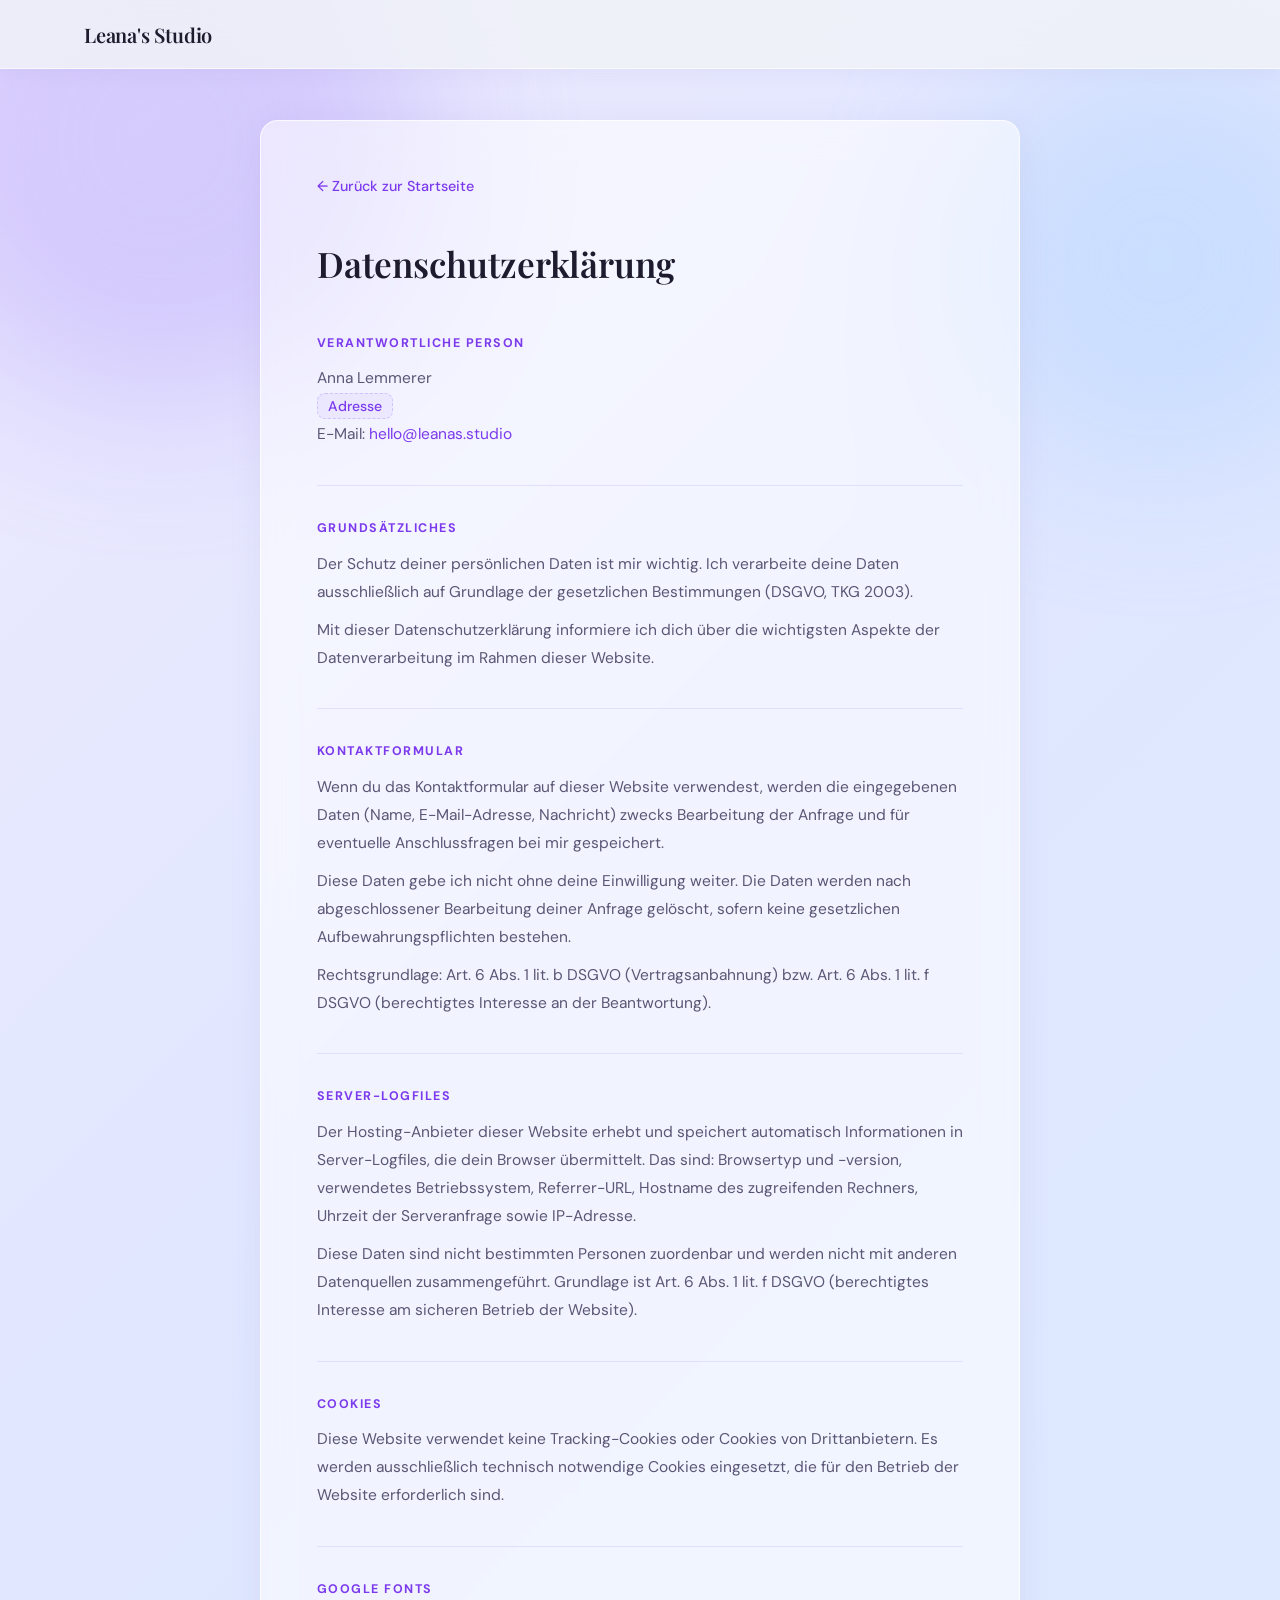
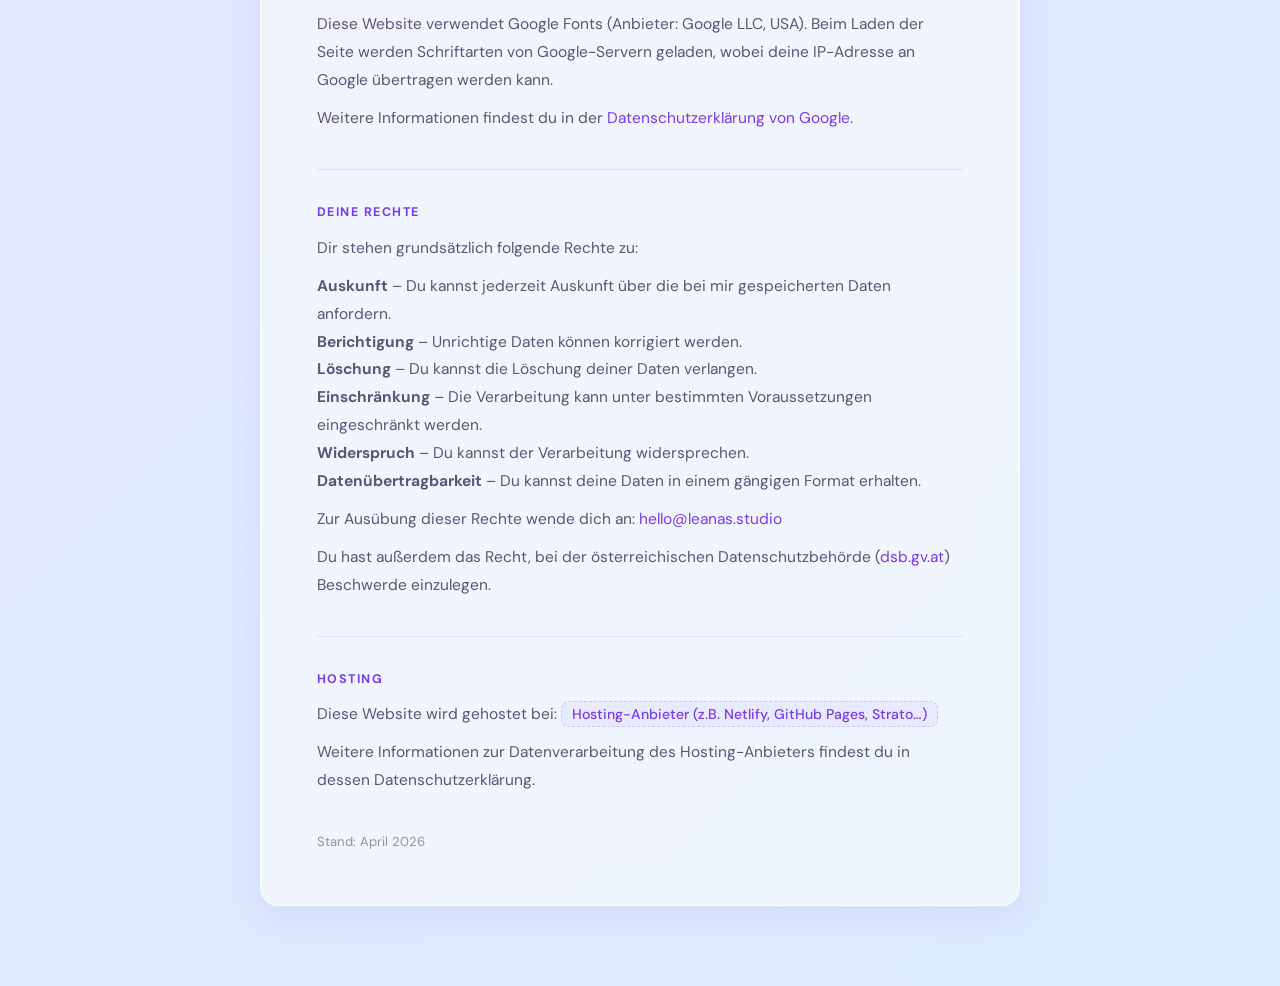
==== datenschutz.html @ a526df82 "Initial commit – Leana's Studio Website" ====
<!DOCTYPE html>
<html lang="de">
<head>
  <meta charset="UTF-8" />
  <meta name="viewport" content="width=device-width, initial-scale=1.0" />
  <title>Datenschutz – Leana's Studio</title>
  <link rel="stylesheet" href="style.css" />
  <link rel="preconnect" href="https://fonts.googleapis.com" />
  <link href="https://fonts.googleapis.com/css2?family=DM+Sans:wght@300;400;500;600&family=Playfair+Display:wght@400;600&display=swap" rel="stylesheet" />
  <style>
    .impressum-page {
      min-height: 100vh;
      padding: 120px 0 80px;
      background: linear-gradient(135deg, #ede9fe 0%, #e0e7ff 40%, #dbeafe 100%);
    }
    .impressum-page .blob--1 { position: fixed; top: -120px; left: -100px; }
    .impressum-page .blob--2 { position: fixed; top: 60px; right: -80px; }
    .impressum__card {
      max-width: 760px;
      margin: 0 auto;
      padding: 52px 56px;
    }
    .impressum__back {
      display: inline-flex;
      align-items: center;
      gap: 8px;
      text-decoration: none;
      color: var(--purple-dark);
      font-size: 0.9rem;
      font-weight: 500;
      margin-bottom: 36px;
      transition: gap 0.2s;
    }
    .impressum__back:hover { gap: 12px; }
    .impressum__title {
      font-family: var(--font-serif);
      font-size: 2.2rem;
      font-weight: 600;
      color: var(--text);
      margin-bottom: 40px;
    }
    .impressum__section { margin-bottom: 36px; }
    .impressum__section h2 {
      font-size: 0.78rem;
      font-weight: 700;
      letter-spacing: 0.12em;
      text-transform: uppercase;
      color: var(--purple-dark);
      margin-bottom: 12px;
    }
    .impressum__section p {
      color: var(--text-2);
      font-size: 0.97rem;
      line-height: 1.8;
      margin-bottom: 10px;
    }
    .impressum__section a {
      color: var(--purple-dark);
      text-decoration: none;
    }
    .impressum__section a:hover { text-decoration: underline; }
    .impressum__divider {
      border: none;
      border-top: 1px solid rgba(167,139,250,0.2);
      margin: 32px 0;
    }
    .impressum__placeholder {
      background: rgba(167,139,250,0.1);
      border: 1.5px dashed rgba(167,139,250,0.4);
      border-radius: 8px;
      padding: 3px 10px;
      color: var(--purple-dark);
      font-size: 0.88rem;
      font-weight: 500;
    }
  </style>
</head>
<body>

  <nav class="nav scrolled">
    <div class="nav__inner">
      <a href="index.html" class="nav__logo">Leana's Studio</a>
    </div>
  </nav>

  <div class="impressum-page">
    <div class="blob blob--1"></div>
    <div class="blob blob--2"></div>
    <div class="container">
      <div class="glass-card impressum__card">

        <a href="index.html" class="impressum__back">← Zurück zur Startseite</a>

        <h1 class="impressum__title">Datenschutzerklärung</h1>

        <div class="impressum__section">
          <h2>Verantwortliche Person</h2>
          <p>
            Anna Lemmerer<br />
            <span class="impressum__placeholder">Adresse</span><br />
            E-Mail: <a href="mailto:hello@leanas.studio">hello@leanas.studio</a>
          </p>
        </div>

        <hr class="impressum__divider" />

        <div class="impressum__section">
          <h2>Grundsätzliches</h2>
          <p>
            Der Schutz deiner persönlichen Daten ist mir wichtig. Ich verarbeite
            deine Daten ausschließlich auf Grundlage der gesetzlichen Bestimmungen
            (DSGVO, TKG 2003).
          </p>
          <p>
            Mit dieser Datenschutzerklärung informiere ich dich über die wichtigsten
            Aspekte der Datenverarbeitung im Rahmen dieser Website.
          </p>
        </div>

        <hr class="impressum__divider" />

        <div class="impressum__section">
          <h2>Kontaktformular</h2>
          <p>
            Wenn du das Kontaktformular auf dieser Website verwendest, werden die
            eingegebenen Daten (Name, E-Mail-Adresse, Nachricht) zwecks Bearbeitung
            der Anfrage und für eventuelle Anschlussfragen bei mir gespeichert.
          </p>
          <p>
            Diese Daten gebe ich nicht ohne deine Einwilligung weiter. Die Daten
            werden nach abgeschlossener Bearbeitung deiner Anfrage gelöscht, sofern
            keine gesetzlichen Aufbewahrungspflichten bestehen.
          </p>
          <p>
            Rechtsgrundlage: Art. 6 Abs. 1 lit. b DSGVO (Vertragsanbahnung) bzw.
            Art. 6 Abs. 1 lit. f DSGVO (berechtigtes Interesse an der Beantwortung).
          </p>
        </div>

        <hr class="impressum__divider" />

        <div class="impressum__section">
          <h2>Server-Logfiles</h2>
          <p>
            Der Hosting-Anbieter dieser Website erhebt und speichert automatisch
            Informationen in Server-Logfiles, die dein Browser übermittelt. Das sind:
            Browsertyp und -version, verwendetes Betriebssystem, Referrer-URL,
            Hostname des zugreifenden Rechners, Uhrzeit der Serveranfrage sowie
            IP-Adresse.
          </p>
          <p>
            Diese Daten sind nicht bestimmten Personen zuordenbar und werden nicht
            mit anderen Datenquellen zusammengeführt. Grundlage ist Art. 6 Abs. 1
            lit. f DSGVO (berechtigtes Interesse am sicheren Betrieb der Website).
          </p>
        </div>

        <hr class="impressum__divider" />

        <div class="impressum__section">
          <h2>Cookies</h2>
          <p>
            Diese Website verwendet keine Tracking-Cookies oder Cookies von
            Drittanbietern. Es werden ausschließlich technisch notwendige Cookies
            eingesetzt, die für den Betrieb der Website erforderlich sind.
          </p>
        </div>

        <hr class="impressum__divider" />

        <div class="impressum__section">
          <h2>Google Fonts</h2>
          <p>
            Diese Website verwendet Google Fonts (Anbieter: Google LLC, USA).
            Beim Laden der Seite werden Schriftarten von Google-Servern geladen,
            wobei deine IP-Adresse an Google übertragen werden kann.
          </p>
          <p>
            Weitere Informationen findest du in der
            <a href="https://policies.google.com/privacy" target="_blank" rel="noopener">Datenschutzerklärung von Google</a>.
          </p>
          <!-- Tipp: Alternativ kannst du die Fonts lokal hosten, dann entfällt dieser Punkt. -->
        </div>

        <hr class="impressum__divider" />

        <div class="impressum__section">
          <h2>Deine Rechte</h2>
          <p>Dir stehen grundsätzlich folgende Rechte zu:</p>
          <p>
            <strong>Auskunft</strong> – Du kannst jederzeit Auskunft über die bei mir
            gespeicherten Daten anfordern.<br />
            <strong>Berichtigung</strong> – Unrichtige Daten können korrigiert werden.<br />
            <strong>Löschung</strong> – Du kannst die Löschung deiner Daten verlangen.<br />
            <strong>Einschränkung</strong> – Die Verarbeitung kann unter bestimmten
            Voraussetzungen eingeschränkt werden.<br />
            <strong>Widerspruch</strong> – Du kannst der Verarbeitung widersprechen.<br />
            <strong>Datenübertragbarkeit</strong> – Du kannst deine Daten in einem
            gängigen Format erhalten.
          </p>
          <p>
            Zur Ausübung dieser Rechte wende dich an:
            <a href="mailto:hello@leanas.studio">hello@leanas.studio</a>
          </p>
          <p>
            Du hast außerdem das Recht, bei der österreichischen Datenschutzbehörde
            (<a href="https://www.dsb.gv.at" target="_blank" rel="noopener">dsb.gv.at</a>) Beschwerde einzulegen.
          </p>
        </div>

        <hr class="impressum__divider" />

        <div class="impressum__section">
          <h2>Hosting</h2>
          <p>
            Diese Website wird gehostet bei:
            <span class="impressum__placeholder">Hosting-Anbieter (z.B. Netlify, GitHub Pages, Strato…)</span>
          </p>
          <p>
            Weitere Informationen zur Datenverarbeitung des Hosting-Anbieters findest
            du in dessen Datenschutzerklärung.
          </p>
        </div>

        <p style="font-size:0.82rem; color: var(--text-3); margin-top: 32px;">
          Stand: April 2026
        </p>

      </div>
    </div>
  </div>

  <script src="script.js"></script>
</body>
</html>
---- style.css ----
/* ===========================
   RESET & BASE
=========================== */
*, *::before, *::after { box-sizing: border-box; margin: 0; padding: 0; }

:root {
  --bg:          #f0f2f8;
  --bg-2:        #e8ebf5;
  --glass:       rgba(255, 255, 255, 0.55);
  --glass-border:rgba(255, 255, 255, 0.75);
  --glass-shadow:0 8px 32px rgba(120, 100, 180, 0.10);

  --purple:      #a78bfa;
  --purple-dark: #7c3aed;
  --blue:        #93c5fd;
  --rose:        #fda4af;
  --mint:        #6ee7b7;

  --text:        #1e1b2e;
  --text-2:      #5b5676;
  --text-3:      #9490aa;

  --radius:      18px;
  --radius-sm:   10px;
  --transition:  0.35s cubic-bezier(0.4, 0, 0.2, 1);

  --font-sans:   'DM Sans', sans-serif;
  --font-serif:  'Playfair Display', serif;
}

html { scroll-behavior: smooth; }

body {
  font-family: var(--font-sans);
  background: var(--bg);
  color: var(--text);
  overflow-x: hidden;
  line-height: 1.65;
}

/* ===========================
   GLASS CARD
=========================== */
.glass-card {
  background: var(--glass);
  border: 1.5px solid var(--glass-border);
  backdrop-filter: blur(16px);
  -webkit-backdrop-filter: blur(16px);
  border-radius: var(--radius);
  box-shadow: var(--glass-shadow);
}

/* ===========================
   BUTTONS
=========================== */
.btn {
  display: inline-flex;
  align-items: center;
  gap: 8px;
  padding: 13px 28px;
  border-radius: 50px;
  font-family: var(--font-sans);
  font-size: 0.95rem;
  font-weight: 500;
  text-decoration: none;
  border: none;
  cursor: pointer;
  transition: var(--transition);
}

.btn--primary {
  background: linear-gradient(135deg, var(--purple), #818cf8);
  color: #fff;
  box-shadow: 0 4px 20px rgba(167, 139, 250, 0.4);
}
.btn--primary:hover {
  transform: translateY(-2px);
  box-shadow: 0 8px 28px rgba(167, 139, 250, 0.5);
}

.btn--ghost {
  background: rgba(255,255,255,0.5);
  color: var(--text);
  border: 1.5px solid var(--glass-border);
  backdrop-filter: blur(8px);
}
.btn--ghost:hover {
  background: rgba(255,255,255,0.8);
  transform: translateY(-2px);
}

.btn--outline {
  background: transparent;
  color: var(--purple-dark);
  border: 1.5px solid var(--purple);
}
.btn--outline:hover {
  background: rgba(167, 139, 250, 0.1);
  transform: translateY(-2px);
}

.btn--full { width: 100%; justify-content: center; }

/* ===========================
   CONTAINER & SECTION
=========================== */
.container {
  max-width: 1160px;
  margin: 0 auto;
  padding: 0 24px;
}

.section { padding: 100px 0; }

.section__header {
  text-align: center;
  max-width: 620px;
  margin: 0 auto 64px;
}

.section__tag {
  display: inline-block;
  font-size: 0.78rem;
  font-weight: 600;
  letter-spacing: 0.12em;
  text-transform: uppercase;
  color: var(--purple-dark);
  background: rgba(167, 139, 250, 0.12);
  padding: 6px 16px;
  border-radius: 50px;
  margin-bottom: 16px;
}

.section__title {
  font-family: var(--font-serif);
  font-size: clamp(2rem, 4vw, 2.8rem);
  font-weight: 600;
  color: var(--text);
  line-height: 1.2;
  margin-bottom: 16px;
}

.section__sub {
  color: var(--text-2);
  font-size: 1.05rem;
}

/* ===========================
   BLOBS
=========================== */
.blob {
  position: absolute;
  border-radius: 50%;
  filter: blur(80px);
  opacity: 0.45;
  pointer-events: none;
}

.blob--1 {
  width: 520px; height: 520px;
  background: radial-gradient(circle, #c4b5fd, #a78bfa);
  top: -120px; left: -100px;
  animation: blobFloat 8s ease-in-out infinite;
}
.blob--2 {
  width: 400px; height: 400px;
  background: radial-gradient(circle, #bfdbfe, #93c5fd);
  top: 60px; right: -80px;
  animation: blobFloat 10s ease-in-out infinite reverse;
}
.blob--3 {
  width: 320px; height: 320px;
  background: radial-gradient(circle, #fecdd3, #fda4af);
  bottom: -60px; left: 38%;
  animation: blobFloat 12s ease-in-out infinite;
}
.blob--sm {
  width: 260px; height: 260px;
  opacity: 0.35;
}
.blob--purple {
  background: radial-gradient(circle, #c4b5fd, #a78bfa);
  top: -60px; left: -60px;
  filter: blur(60px);
}

@keyframes blobFloat {
  0%, 100% { transform: translate(0, 0) scale(1); }
  33%       { transform: translate(30px, -20px) scale(1.05); }
  66%       { transform: translate(-20px, 15px) scale(0.97); }
}

/* ===========================
   NAV
=========================== */
.nav {
  position: fixed;
  top: 0; left: 0; right: 0;
  z-index: 100;
  transition: var(--transition);
}

.nav.scrolled {
  background: rgba(240, 242, 248, 0.85);
  backdrop-filter: blur(20px);
  -webkit-backdrop-filter: blur(20px);
  border-bottom: 1px solid rgba(255,255,255,0.6);
  box-shadow: 0 2px 20px rgba(120,100,180,0.08);
}

.nav__inner {
  max-width: 1160px;
  margin: 0 auto;
  padding: 0 24px;
  height: 68px;
  display: flex;
  align-items: center;
  justify-content: space-between;
}

.nav__logo {
  font-family: var(--font-serif);
  font-size: 1.25rem;
  font-weight: 600;
  color: var(--text);
  text-decoration: none;
  letter-spacing: -0.01em;
}

.nav__links {
  display: flex;
  list-style: none;
  gap: 36px;
  align-items: center;
}

.nav__links a {
  text-decoration: none;
  color: var(--text-2);
  font-size: 0.92rem;
  font-weight: 500;
  transition: color 0.2s;
}
.nav__links a:hover { color: var(--text); }

.nav__cta {
  background: linear-gradient(135deg, var(--purple), #818cf8) !important;
  color: #fff !important;
  padding: 9px 22px;
  border-radius: 50px;
  box-shadow: 0 3px 14px rgba(167,139,250,0.35);
}
.nav__cta:hover { opacity: 0.9; }

.nav__burger {
  display: none;
  flex-direction: column;
  gap: 5px;
  background: none;
  border: none;
  cursor: pointer;
  padding: 4px;
}
.nav__burger span {
  display: block;
  width: 24px;
  height: 2px;
  background: var(--text);
  border-radius: 2px;
  transition: var(--transition);
}

.nav__mobile {
  display: none;
  flex-direction: column;
  padding: 16px 24px 20px;
  gap: 12px;
  background: rgba(240,242,248,0.95);
  backdrop-filter: blur(20px);
  border-bottom: 1px solid rgba(255,255,255,0.6);
}
.nav__mobile a {
  text-decoration: none;
  color: var(--text);
  font-size: 1rem;
  font-weight: 500;
  padding: 8px 0;
  border-bottom: 1px solid rgba(167,139,250,0.1);
}

.nav__mobile.open { display: flex; }

/* ===========================
   HERO
=========================== */
.hero {
  min-height: 100vh;
  display: flex;
  align-items: center;
  justify-content: center;
  position: relative;
  overflow: hidden;
  background: linear-gradient(135deg, #ede9fe 0%, #e0e7ff 40%, #dbeafe 100%);
}

.hero__bg { position: absolute; inset: 0; }

.hero__content {
  position: relative;
  z-index: 2;
  width: 100%;
  max-width: 700px;
  padding: 24px;
  margin-top: 60px;
}

.hero__card {
  padding: 52px 56px;
  text-align: center;
}

.hero__tag {
  display: inline-block;
  font-size: 0.78rem;
  font-weight: 600;
  letter-spacing: 0.14em;
  text-transform: uppercase;
  color: var(--purple-dark);
  margin-bottom: 20px;
}

.hero__title {
  font-family: var(--font-serif);
  font-size: clamp(2.4rem, 6vw, 3.8rem);
  font-weight: 600;
  color: var(--text);
  line-height: 1.15;
  margin-bottom: 20px;
}
.hero__title em {
  font-style: italic;
  background: linear-gradient(135deg, var(--purple-dark), #6366f1);
  -webkit-background-clip: text;
  -webkit-text-fill-color: transparent;
  background-clip: text;
}

.hero__sub {
  color: var(--text-2);
  font-size: 1.1rem;
  max-width: 480px;
  margin: 0 auto 36px;
}

.hero__actions {
  display: flex;
  gap: 14px;
  justify-content: center;
  flex-wrap: wrap;
}

.hero__scroll {
  position: absolute;
  bottom: 36px;
  left: 50%;
  transform: translateX(-50%);
  z-index: 2;
  display: flex;
  flex-direction: column;
  align-items: center;
  gap: 8px;
  color: var(--text-3);
  font-size: 0.75rem;
  font-weight: 500;
  letter-spacing: 0.1em;
  text-transform: uppercase;
}
.hero__scroll-line {
  width: 1px;
  height: 36px;
  background: linear-gradient(to bottom, var(--purple), transparent);
  animation: scrollPulse 2s ease-in-out infinite;
}
@keyframes scrollPulse {
  0%, 100% { opacity: 0.4; transform: scaleY(1); }
  50%       { opacity: 1;   transform: scaleY(1.1); }
}

/* ===========================
   ANGEBOTE
=========================== */
.angebote { background: var(--bg); }

.angebote__grid {
  display: grid;
  grid-template-columns: repeat(3, 1fr);
  gap: 24px;
}

.angebote__card {
  padding: 36px 32px;
  display: flex;
  flex-direction: column;
  gap: 16px;
  position: relative;
  transition: var(--transition);
}
.angebote__card:hover {
  transform: translateY(-6px);
  box-shadow: 0 20px 50px rgba(120, 100, 180, 0.16);
}

.angebote__card--featured {
  background: linear-gradient(145deg, rgba(167,139,250,0.18), rgba(129,140,248,0.12));
  border-color: rgba(167,139,250,0.4);
}

.angebote__badge {
  position: absolute;
  top: 20px; right: 20px;
  background: linear-gradient(135deg, var(--purple), #818cf8);
  color: #fff;
  font-size: 0.72rem;
  font-weight: 600;
  letter-spacing: 0.08em;
  text-transform: uppercase;
  padding: 4px 12px;
  border-radius: 50px;
}

.angebote__icon {
  width: 52px; height: 52px;
  color: var(--purple-dark);
  background: rgba(167,139,250,0.12);
  border-radius: 14px;
  display: flex;
  align-items: center;
  justify-content: center;
  padding: 12px;
}
.angebote__icon svg { width: 100%; height: 100%; }

.angebote__card h3 {
  font-family: var(--font-serif);
  font-size: 1.45rem;
  font-weight: 600;
  color: var(--text);
}

.angebote__card p { color: var(--text-2); font-size: 0.95rem; }

.angebote__price {
  font-size: 1.5rem;
  font-weight: 600;
  color: var(--purple-dark);
  font-family: var(--font-serif);
}

.angebote__extra {
  margin-top: 24px;
}

.angebote__extra-card {
  padding: 24px 32px;
  display: flex;
  align-items: center;
  gap: 20px;
}

.angebote__extra-icon {
  font-size: 1.4rem;
  color: var(--purple);
  flex-shrink: 0;
}

.angebote__extra-card strong {
  display: block;
  font-size: 1rem;
  color: var(--text);
  margin-bottom: 4px;
}

.angebote__extra-card p {
  font-size: 0.9rem;
  color: var(--text-2);
}

.angebote__extra-card .btn {
  margin-left: auto;
  flex-shrink: 0;
}

.angebote__list {
  list-style: none;
  display: flex;
  flex-direction: column;
  gap: 8px;
  flex: 1;
}
.angebote__list li {
  font-size: 0.9rem;
  color: var(--text-2);
  padding-left: 20px;
  position: relative;
}
.angebote__list li::before {
  content: '✦';
  position: absolute;
  left: 0;
  color: var(--purple);
  font-size: 0.65rem;
  top: 3px;
}

/* ===========================
   PORTFOLIO
=========================== */
.portfolio {
  background: linear-gradient(180deg, var(--bg) 0%, var(--bg-2) 100%);
}

.portfolio__filter {
  display: flex;
  gap: 10px;
  justify-content: center;
  margin-bottom: 40px;
}

.filter__btn {
  padding: 9px 22px;
  border-radius: 50px;
  border: 1.5px solid rgba(167,139,250,0.3);
  background: transparent;
  color: var(--text-2);
  font-family: var(--font-sans);
  font-size: 0.88rem;
  font-weight: 500;
  cursor: pointer;
  transition: var(--transition);
}
.filter__btn:hover,
.filter__btn.active {
  background: linear-gradient(135deg, var(--purple), #818cf8);
  color: #fff;
  border-color: transparent;
  box-shadow: 0 4px 16px rgba(167,139,250,0.35);
}

.portfolio__grid {
  display: grid;
  grid-template-columns: repeat(3, 1fr);
  gap: 22px;
}

.portfolio__card {
  overflow: hidden;
  transition: var(--transition);
  cursor: pointer;
  text-decoration: none;
  display: block;
  color: inherit;
}
.portfolio__card:hover {
  transform: translateY(-6px);
  box-shadow: 0 20px 50px rgba(120,100,180,0.18);
}
.portfolio__card.hidden { display: none; }

.portfolio__preview {
  height: 210px;
  border-radius: calc(var(--radius) - 4px) calc(var(--radius) - 4px) 0 0;
  position: relative;
  overflow: hidden;
  transition: var(--transition);
}

.portfolio__preview {
  background-size: cover;
  background-position: top center;
}

.portfolio__preview--soon {
  background: linear-gradient(135deg, #ede9fe, #e0e7ff);
  display: flex;
  align-items: center;
  justify-content: center;
}

.portfolio__soon-badge {
  font-size: 0.82rem;
  font-weight: 600;
  letter-spacing: 0.1em;
  text-transform: uppercase;
  color: var(--purple-dark);
  background: rgba(167,139,250,0.18);
  border: 1.5px dashed rgba(167,139,250,0.5);
  padding: 10px 22px;
  border-radius: 50px;
}

.portfolio__card--soon { cursor: default; }
.portfolio__card--soon:hover { transform: none; box-shadow: var(--glass-shadow); }

.portfolio__preview::after {
  content: '';
  position: absolute;
  inset: 0;
  background: linear-gradient(to bottom right, rgba(255,255,255,0.25) 0%, transparent 60%);
}

.portfolio__overlay {
  position: absolute;
  inset: 0;
  background: rgba(30, 27, 46, 0.65);
  backdrop-filter: blur(4px);
  display: flex;
  flex-direction: column;
  align-items: center;
  justify-content: center;
  gap: 6px;
  opacity: 0;
  transition: var(--transition);
  z-index: 2;
}
.portfolio__card:hover .portfolio__overlay { opacity: 1; }

.portfolio__overlay span {
  font-size: 0.75rem;
  text-transform: uppercase;
  letter-spacing: 0.12em;
  color: rgba(255,255,255,0.75);
  font-weight: 600;
}
.portfolio__overlay p {
  color: #fff;
  font-family: var(--font-serif);
  font-size: 1.2rem;
  font-weight: 600;
}

.portfolio__info {
  padding: 18px 22px;
  display: flex;
  align-items: center;
  justify-content: space-between;
}
.portfolio__info h4 {
  font-size: 0.97rem;
  font-weight: 600;
  color: var(--text);
}
.portfolio__tag {
  font-size: 0.75rem;
  font-weight: 600;
  color: var(--purple-dark);
  background: rgba(167,139,250,0.12);
  padding: 4px 12px;
  border-radius: 50px;
}

/* ===========================
   ÜBER MICH
=========================== */
.ueber { background: var(--bg); }

.ueber__grid {
  display: grid;
  grid-template-columns: 1fr 1fr;
  gap: 80px;
  align-items: center;
}

.ueber__visual {
  position: relative;
  height: 420px;
}
.ueber__blob-wrap {
  position: relative;
  width: 280px;
  height: 280px;
  margin: 0 auto;
}

.ueber__img-card {
  position: absolute;
  inset: 0;
  display: flex;
  align-items: center;
  justify-content: center;
}

.ueber__initials {
  font-family: var(--font-serif);
  font-size: 4rem;
  font-weight: 600;
  background: linear-gradient(135deg, var(--purple-dark), #6366f1);
  -webkit-background-clip: text;
  -webkit-text-fill-color: transparent;
  background-clip: text;
}

.ueber__stat {
  position: absolute;
  padding: 18px 24px;
  text-align: center;
  min-width: 110px;
}
.ueber__stat strong {
  display: block;
  font-size: 1.8rem;
  font-weight: 600;
  background: linear-gradient(135deg, var(--purple-dark), #6366f1);
  -webkit-background-clip: text;
  -webkit-text-fill-color: transparent;
  background-clip: text;
}
.ueber__stat span {
  font-size: 0.8rem;
  color: var(--text-2);
  font-weight: 500;
}
.ueber__stat { bottom: 60px; left: -20px; }
.ueber__stat--2 { bottom: 60px; right: -20px; }

.ueber__text { display: flex; flex-direction: column; gap: 18px; }
.ueber__text p { color: var(--text-2); font-size: 1.02rem; }
.ueber__text .section__title { margin-bottom: 0; }
.ueber__text .section__tag { align-self: flex-start; }

.ueber__skills {
  display: flex;
  flex-wrap: wrap;
  gap: 10px;
}

.skill-pill {
  background: rgba(167,139,250,0.12);
  color: var(--purple-dark);
  border: 1px solid rgba(167,139,250,0.3);
  padding: 7px 18px;
  border-radius: 50px;
  font-size: 0.85rem;
  font-weight: 500;
  transition: var(--transition);
}
.skill-pill:hover {
  background: rgba(167,139,250,0.22);
}

/* ===========================
   KONTAKT
=========================== */
.kontakt {
  background: linear-gradient(180deg, var(--bg) 0%, #ede9fe 100%);
}

.kontakt__grid {
  display: grid;
  grid-template-columns: 1.3fr 1fr;
  gap: 28px;
  align-items: start;
}

.kontakt__form-wrap { padding: 40px; }

.kontakt__form { display: flex; flex-direction: column; gap: 20px; }

.form__row {
  display: grid;
  grid-template-columns: 1fr 1fr;
  gap: 18px;
}

.form__group {
  display: flex;
  flex-direction: column;
  gap: 7px;
}

.form__group label {
  font-size: 0.85rem;
  font-weight: 600;
  color: var(--text-2);
  letter-spacing: 0.02em;
}

.form__group input,
.form__group select,
.form__group textarea {
  background: rgba(255,255,255,0.6);
  border: 1.5px solid rgba(255,255,255,0.8);
  border-radius: var(--radius-sm);
  padding: 12px 16px;
  font-family: var(--font-sans);
  font-size: 0.95rem;
  color: var(--text);
  outline: none;
  transition: var(--transition);
  backdrop-filter: blur(4px);
}
.form__group input::placeholder,
.form__group textarea::placeholder { color: var(--text-3); }

.form__group input:focus,
.form__group select:focus,
.form__group textarea:focus {
  border-color: rgba(167,139,250,0.6);
  background: rgba(255,255,255,0.8);
  box-shadow: 0 0 0 3px rgba(167,139,250,0.12);
}

.form__group textarea { resize: vertical; }

.kontakt__info-card { padding: 36px; }

.kontakt__info-card h3 {
  font-family: var(--font-serif);
  font-size: 1.5rem;
  font-weight: 600;
  margin-bottom: 28px;
  color: var(--text);
}

.kontakt__steps {
  display: flex;
  flex-direction: column;
  gap: 24px;
  list-style: none;
  counter-reset: none;
}

.kontakt__steps li {
  display: flex;
  gap: 16px;
  align-items: flex-start;
}

.step-num {
  font-size: 0.8rem;
  font-weight: 700;
  color: var(--purple-dark);
  background: rgba(167,139,250,0.12);
  border-radius: 8px;
  padding: 6px 10px;
  min-width: 42px;
  text-align: center;
  flex-shrink: 0;
  margin-top: 2px;
}

.kontakt__steps strong {
  display: block;
  font-size: 0.95rem;
  color: var(--text);
  margin-bottom: 4px;
}
.kontakt__steps p {
  font-size: 0.88rem;
  color: var(--text-2);
}

/* ===========================
   FOOTER
=========================== */
.footer {
  background: var(--text);
  color: rgba(255,255,255,0.7);
  padding: 48px 0 0;
}

.footer__inner {
  display: grid;
  grid-template-columns: 1fr auto auto;
  align-items: start;
  gap: 48px;
  padding-bottom: 40px;
}

.footer__brand .nav__logo { color: #fff; display: block; margin-bottom: 8px; }
.footer__brand p { font-size: 0.88rem; color: rgba(255,255,255,0.5); }

.footer__links,
.footer__legal {
  display: flex;
  flex-direction: column;
  gap: 10px;
}

.footer__links a,
.footer__legal a {
  color: rgba(255,255,255,0.6);
  text-decoration: none;
  font-size: 0.88rem;
  transition: color 0.2s;
}
.footer__links a:hover,
.footer__legal a:hover { color: #fff; }

.footer__bottom {
  border-top: 1px solid rgba(255,255,255,0.08);
  text-align: center;
  padding: 20px 24px;
}
.footer__bottom p { font-size: 0.82rem; color: rgba(255,255,255,0.4); }

/* ===========================
   LIGHTBOX
=========================== */
.lightbox {
  position: fixed;
  inset: 0;
  z-index: 999;
  background: rgba(15, 12, 30, 0.85);
  backdrop-filter: blur(10px);
  display: flex;
  align-items: center;
  justify-content: center;
  padding: 24px;
  opacity: 0;
  pointer-events: none;
  transition: opacity 0.3s ease;
}
.lightbox.open {
  opacity: 1;
  pointer-events: all;
}
.lightbox__img {
  max-height: 90vh;
  max-width: 90vw;
  border-radius: var(--radius);
  box-shadow: 0 32px 80px rgba(0,0,0,0.5);
  transform: scale(0.92);
  transition: transform 0.3s ease;
}
.lightbox.open .lightbox__img { transform: scale(1); }

.lightbox__close {
  position: absolute;
  top: 24px; right: 28px;
  background: rgba(255,255,255,0.12);
  border: 1px solid rgba(255,255,255,0.2);
  color: #fff;
  font-size: 1.1rem;
  width: 40px; height: 40px;
  border-radius: 50%;
  cursor: pointer;
  transition: background 0.2s;
}
.lightbox__close:hover { background: rgba(255,255,255,0.22); }

/* ===========================
   REVEAL ANIMATION
=========================== */
.reveal {
  opacity: 0;
  transform: translateY(28px);
  transition: opacity 0.7s ease, transform 0.7s ease;
}
.reveal.visible {
  opacity: 1;
  transform: translateY(0);
}

/* staggered children */
.angebote__grid .reveal:nth-child(2) { transition-delay: 0.1s; }
.angebote__grid .reveal:nth-child(3) { transition-delay: 0.2s; }
.portfolio__grid .reveal:nth-child(2) { transition-delay: 0.08s; }
.portfolio__grid .reveal:nth-child(3) { transition-delay: 0.16s; }
.portfolio__grid .reveal:nth-child(4) { transition-delay: 0.24s; }
.portfolio__grid .reveal:nth-child(5) { transition-delay: 0.32s; }
.portfolio__grid .reveal:nth-child(6) { transition-delay: 0.40s; }

/* ===========================
   RESPONSIVE
=========================== */
@media (max-width: 900px) {
  .angebote__grid { grid-template-columns: 1fr; max-width: 480px; margin: 0 auto; }
  .portfolio__grid { grid-template-columns: repeat(2, 1fr); }
  .ueber__grid { grid-template-columns: 1fr; gap: 48px; }
  .ueber__visual { height: 320px; }
  .kontakt__grid { grid-template-columns: 1fr; }
  .footer__inner { grid-template-columns: 1fr; gap: 28px; }
}

@media (max-width: 680px) {
  .nav__links { display: none; }
  .nav__burger { display: flex; }
  .hero__card { padding: 36px 28px; }
  .portfolio__grid { grid-template-columns: 1fr; max-width: 420px; margin: 0 auto; }
  .form__row { grid-template-columns: 1fr; }
  .section { padding: 72px 0; }
  .ueber__stat { bottom: 20px; }
  .ueber__stat--2 { bottom: 20px; right: 0; }
}
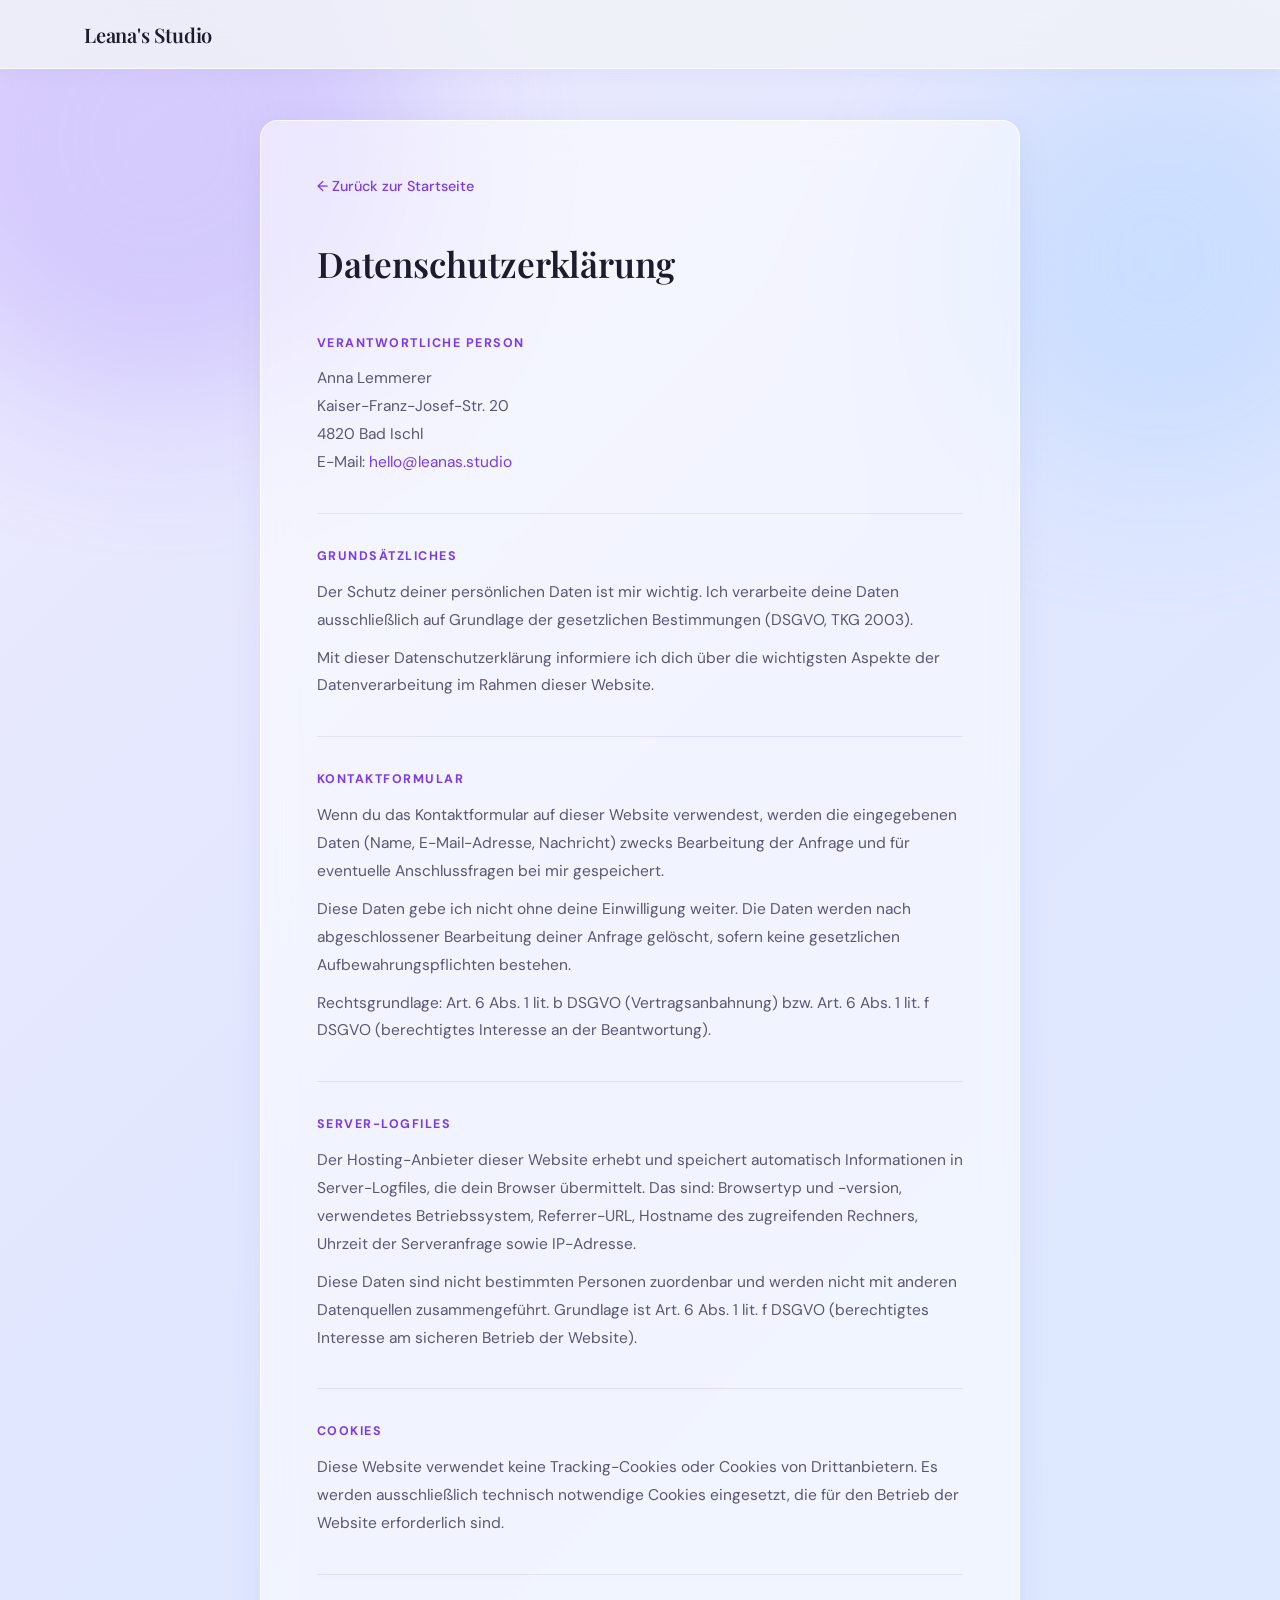
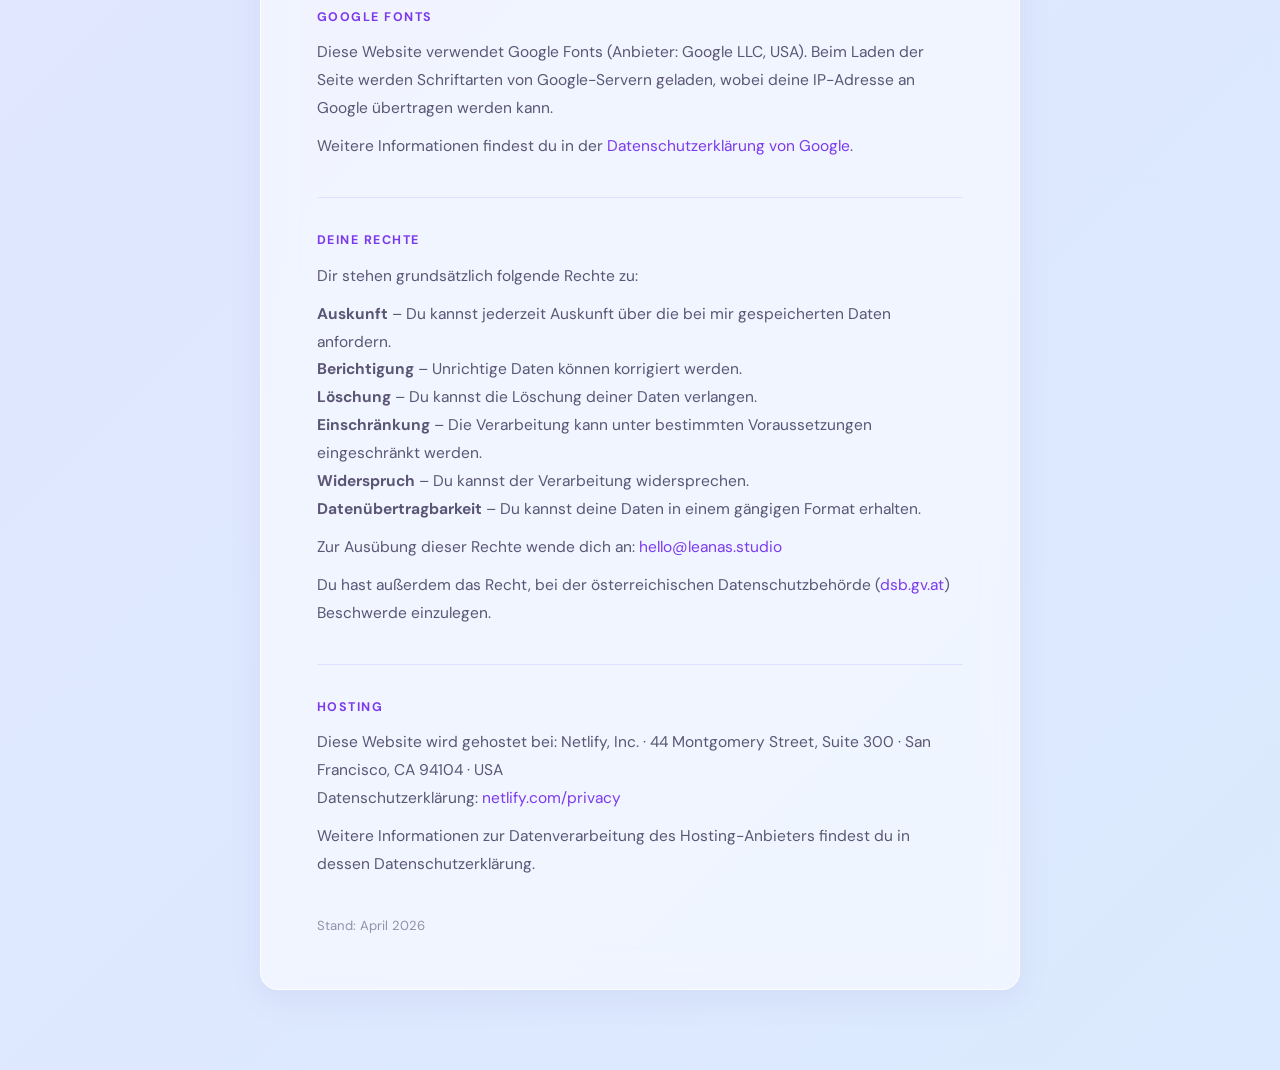
==== commit c6248d27: "Add full address and Netlify hosting info to legal pages" ====
--- a/datenschutz.html
+++ b/datenschutz.html
@@ -97,7 +97,8 @@
           <h2>Verantwortliche Person</h2>
           <p>
             Anna Lemmerer<br />
-            <span class="impressum__placeholder">Adresse</span><br />
+            Kaiser-Franz-Josef-Str. 20<br />
+            4820 Bad Ischl<br />
             E-Mail: <a href="mailto:hello@leanas.studio">hello@leanas.studio</a>
           </p>
         </div>
@@ -214,7 +215,8 @@
           <h2>Hosting</h2>
           <p>
             Diese Website wird gehostet bei:
-            <span class="impressum__placeholder">Hosting-Anbieter (z.B. Netlify, GitHub Pages, Strato…)</span>
+            Netlify, Inc. · 44 Montgomery Street, Suite 300 · San Francisco, CA 94104 · USA<br />
+            Datenschutzerklärung: <a href="https://www.netlify.com/privacy/" target="_blank" rel="noopener">netlify.com/privacy</a>
           </p>
           <p>
             Weitere Informationen zur Datenverarbeitung des Hosting-Anbieters findest
--- a/style.css
+++ b/style.css
@@ -252,6 +252,39 @@
 }
 .nav__cta:hover { opacity: 0.9; }
 
+.nav__right {
+  display: flex;
+  align-items: center;
+  gap: 16px;
+}
+
+.lang-toggle {
+  display: flex;
+  align-items: center;
+  gap: 6px;
+  font-size: 0.8rem;
+  color: var(--text-3);
+}
+
+.lang-btn {
+  background: none;
+  border: none;
+  font-family: var(--font-sans);
+  font-size: 0.8rem;
+  font-weight: 600;
+  letter-spacing: 0.08em;
+  color: var(--text-3);
+  cursor: pointer;
+  padding: 4px 8px;
+  border-radius: 6px;
+  transition: var(--transition);
+}
+.lang-btn:hover { color: var(--text); }
+.lang-btn.active {
+  color: var(--purple-dark);
+  background: rgba(167,139,250,0.12);
+}
+
 .nav__burger {
   display: none;
   flex-direction: column;
@@ -309,9 +342,13 @@
   position: relative;
   z-index: 2;
   width: 100%;
-  max-width: 700px;
+  max-width: 660px;
   padding: 24px;
   margin-top: 60px;
+}
+
+@media (min-width: 1440px) {
+  .hero__content { max-width: 700px; }
 }
 
 .hero__card {
@@ -904,6 +941,71 @@
 .footer__bottom p { font-size: 0.82rem; color: rgba(255,255,255,0.4); }
 
 /* ===========================
+   HERO BULLETS
+=========================== */
+.hero__bullets {
+  display: flex;
+  flex-direction: column;
+  align-items: center;
+  gap: 8px;
+  margin-top: 24px;
+  padding-top: 24px;
+  border-top: 1px solid rgba(167,139,250,0.15);
+}
+.hero__bullets span {
+  display: block;
+  font-size: 0.85rem;
+  color: var(--text-2);
+  font-weight: 500;
+  text-align: center;
+}
+
+/* ===========================
+   HERO GLOW
+=========================== */
+.hero__card {
+  position: relative;
+}
+.hero__card::before {
+  content: '';
+  position: absolute;
+  inset: -20px;
+  background: radial-gradient(ellipse at center, rgba(167,139,250,0.18), transparent 70%);
+  border-radius: 32px;
+  z-index: -1;
+  pointer-events: none;
+}
+
+/* ===========================
+   FINAL CTA
+=========================== */
+.finalcta {
+  background: linear-gradient(180deg, var(--bg) 0%, #ede9fe 100%);
+}
+.finalcta__card {
+  max-width: 640px;
+  margin: 0 auto;
+  padding: 56px 48px;
+  text-align: center;
+  display: flex;
+  flex-direction: column;
+  align-items: center;
+  gap: 20px;
+}
+.finalcta__title {
+  font-family: var(--font-serif);
+  font-size: clamp(1.8rem, 3vw, 2.4rem);
+  font-weight: 600;
+  color: var(--text);
+  line-height: 1.2;
+}
+.finalcta__card p {
+  color: var(--text-2);
+  font-size: 1rem;
+  max-width: 400px;
+}
+
+/* ===========================
    LIGHTBOX
 =========================== */
 .lightbox {
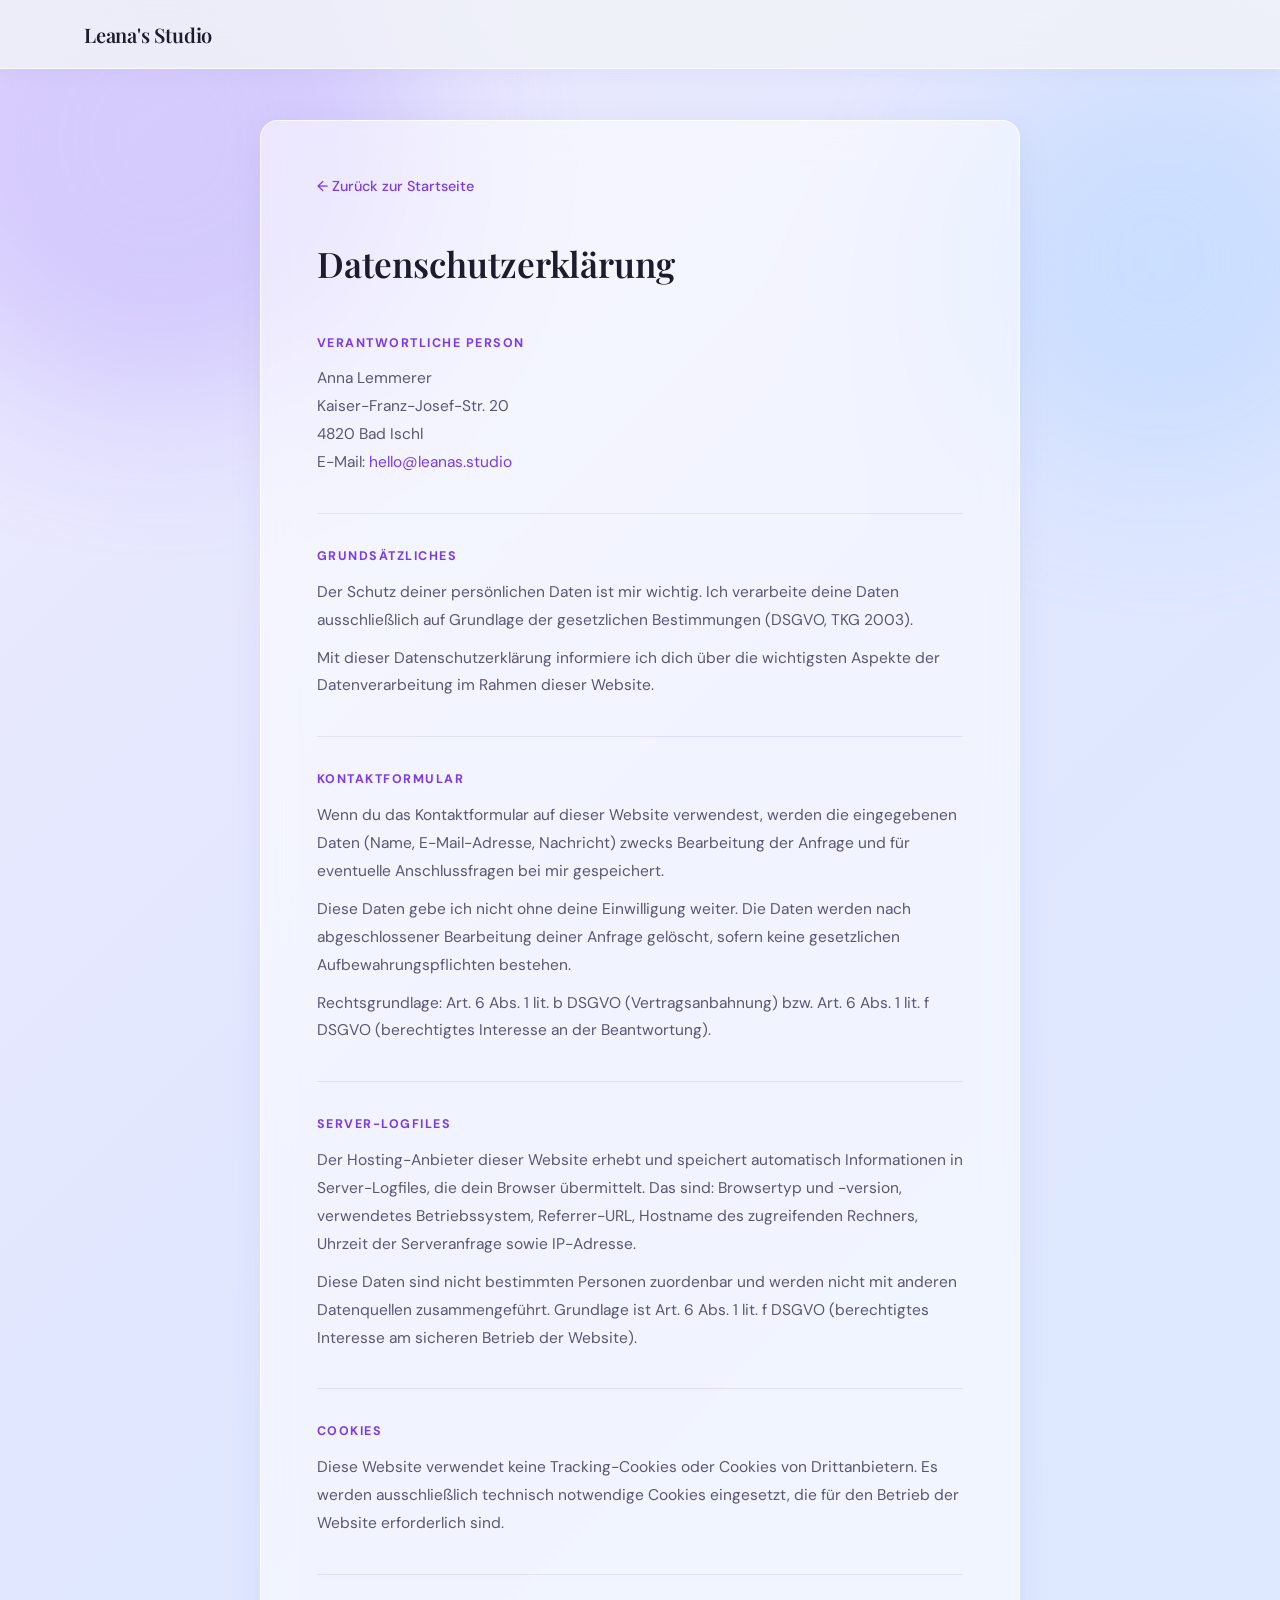
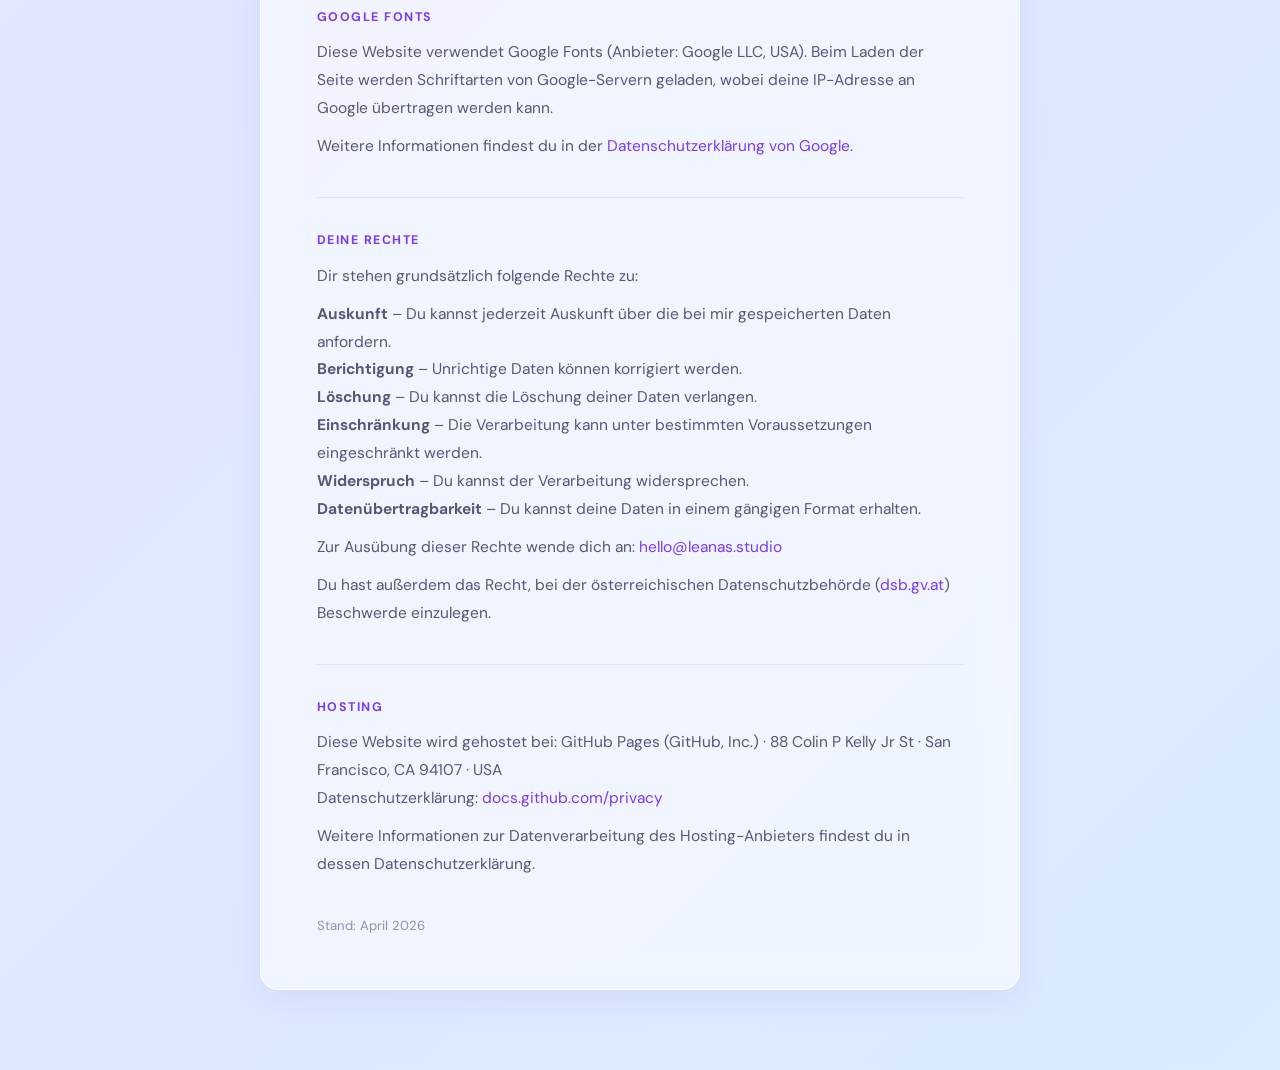
==== commit f1877d7c: "Update hosting info to GitHub Pages" ====
--- a/datenschutz.html
+++ b/datenschutz.html
@@ -215,8 +215,8 @@
           <h2>Hosting</h2>
           <p>
             Diese Website wird gehostet bei:
-            Netlify, Inc. · 44 Montgomery Street, Suite 300 · San Francisco, CA 94104 · USA<br />
-            Datenschutzerklärung: <a href="https://www.netlify.com/privacy/" target="_blank" rel="noopener">netlify.com/privacy</a>
+            GitHub Pages (GitHub, Inc.) · 88 Colin P Kelly Jr St · San Francisco, CA 94107 · USA<br />
+            Datenschutzerklärung: <a href="https://docs.github.com/en/site-policy/privacy-policies/github-privacy-statement" target="_blank" rel="noopener">docs.github.com/privacy</a>
           </p>
           <p>
             Weitere Informationen zur Datenverarbeitung des Hosting-Anbieters findest
